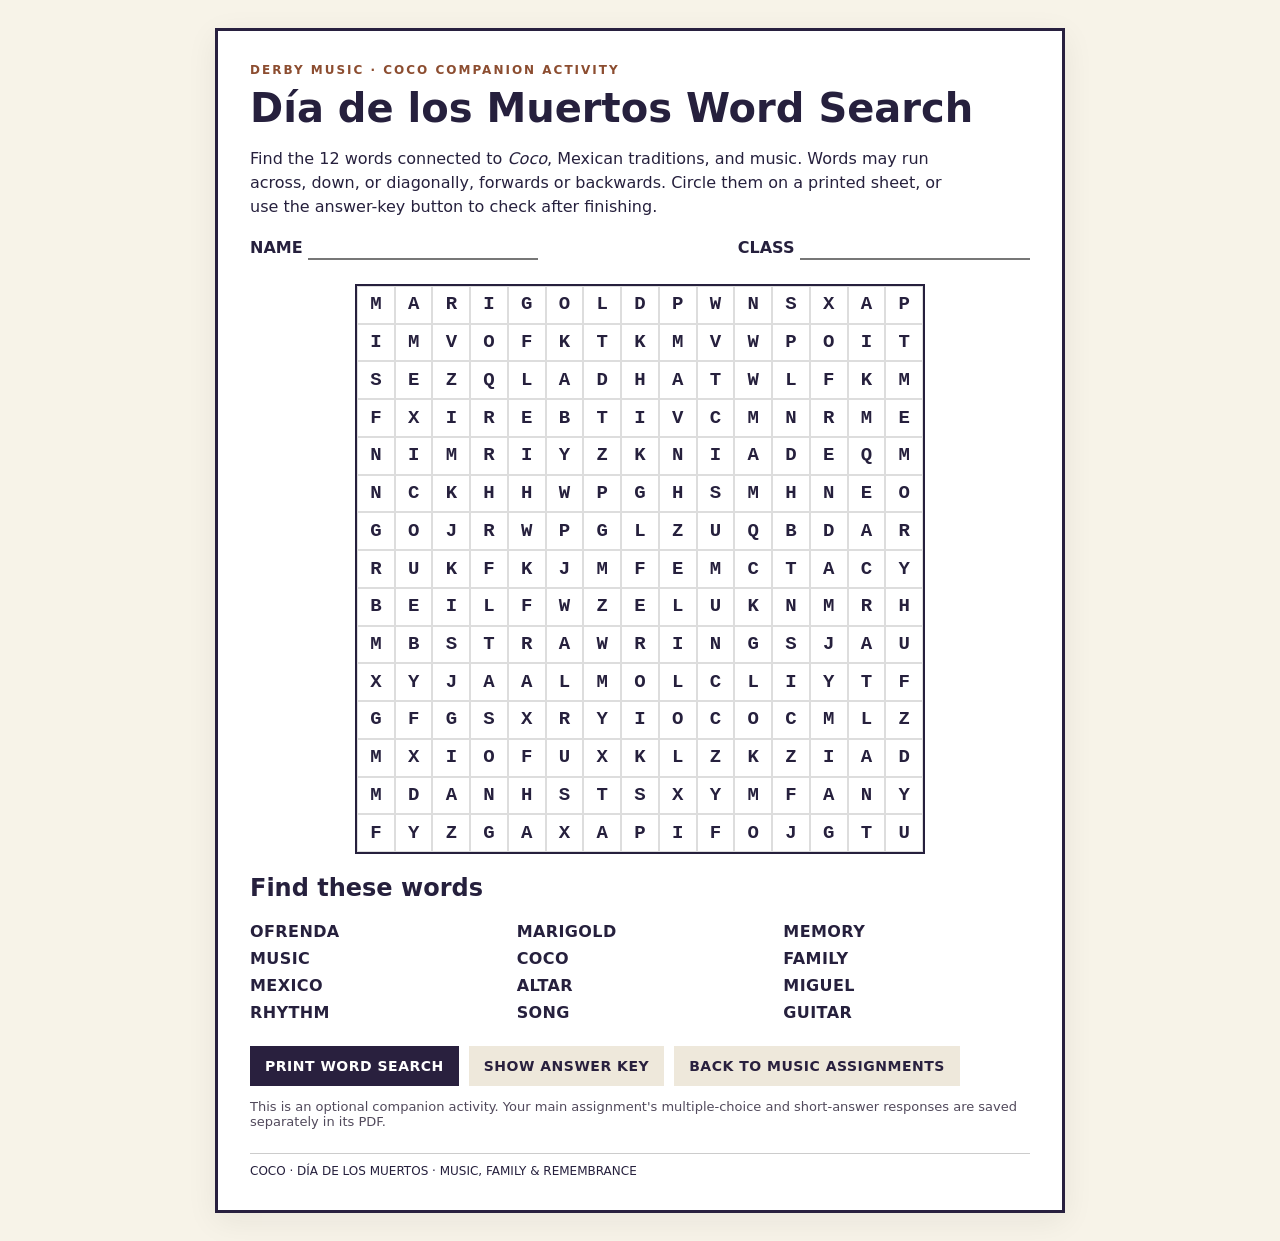
==== coco-word-search.html @ d07aebfc "Add printable Coco Day of the Dead word search companion" ====
<!doctype html>
<html lang="en"><head><meta charset="utf-8"><meta name="viewport" content="width=device-width,initial-scale=1">
<title>Coco • Day of the Dead Word Search · Derby Music</title>
<style>
:root{font-family:system-ui,Arial,sans-serif;color:#26203d;background:#f7f3e8}*{box-sizing:border-box}
main{max-width:850px;margin:28px auto;padding:32px;background:#fff;box-shadow:0 8px 30px #2221;border:3px solid #28203f}
.kicker{font-size:12px;letter-spacing:2px;font-weight:800;color:#8c4d30}h1{margin:.2em 0;font-size:clamp(27px,4vw,40px)}.sub{max-width:700px;line-height:1.5}
.line{display:flex;justify-content:space-between;gap:20px;flex-wrap:wrap;margin:18px 0}
label{font-weight:700}input{border:0;border-bottom:2px solid #777;font:inherit;width:230px}
.grid{display:grid;grid-template-columns:repeat(15,1fr);width:min(100%,570px);margin:24px auto 18px;gap:0;border:2px solid #26203d}
.cell{aspect-ratio:1;display:grid;place-items:center;border:1px solid #ddd;font:700 clamp(12px,2.35vw,19px)/1 monospace;user-select:none}
.cell.found{background:#ffdc7f} .words{display:grid;grid-template-columns:repeat(3,1fr);gap:8px 20px;list-style:none;padding:0;margin:12px 0 24px}
.words li{font-weight:750;letter-spacing:.4px}.actions{display:flex;gap:10px;flex-wrap:wrap}
button,a.btn{font:700 14px system-ui;letter-spacing:.5px;background:#29203e;color:white;padding:12px 15px;border:0;cursor:pointer;text-decoration:none}
button.secondary,a.secondary{background:#eee8db;color:#29203e} .note{font-size:13px;color:#51495b}
footer{border-top:1px solid #ccc;margin-top:24px;padding-top:10px;font-size:12px}
@media(max-width:520px){main{margin:0;padding:15px}.words{grid-template-columns:repeat(2,1fr)}}
@media print{@page{margin:.5in}body{background:#fff}main{border:0;box-shadow:none;margin:0;padding:0;max-width:none}.actions,.note,.back{display:none!important}.grid{width:5.7in}.cell{font-size:16px}h1{font-size:26px}}
</style></head>
<body><main>
<div class="kicker">DERBY MUSIC · COCO COMPANION ACTIVITY</div>
<h1>Día de los Muertos Word Search</h1>
<p class="sub">Find the 12 words connected to <em>Coco</em>, Mexican traditions, and music. Words may run across, down, or diagonally, forwards or backwards. Circle them on a printed sheet, or use the answer-key button to check after finishing.</p>
<div class="line"><label>NAME <input aria-label="Student name"></label><label>CLASS <input aria-label="Class"></label></div>
<div id="grid" class="grid" aria-label="15 by 15 letter grid"></div>
<h2>Find these words</h2><ul id="words" class="words"></ul>
<div class="actions"><button onclick="window.print()">PRINT WORD SEARCH</button><button class="secondary" id="answer">SHOW ANSWER KEY</button><a class="btn secondary back" href="?">BACK TO MUSIC ASSIGNMENTS</a></div>
<p class="note">This is an optional companion activity. Your main assignment's multiple-choice and short-answer responses are saved separately in its PDF.</p>
<footer>COCO · DÍA DE LOS MUERTOS · MUSIC, FAMILY & REMEMBRANCE</footer>
</main><script>
const words=['OFRENDA','MARIGOLD','MEMORY','MUSIC','COCO','FAMILY','MEXICO','ALTAR','MIGUEL','RHYTHM','SONG','GUITAR'];
const size=15, grid=Array.from({length:size},()=>Array(size).fill('')), positions=[];
const dirs=[[1,0],[0,1],[1,1],[-1,1],[1,-1],[-1,0],[0,-1],[-1,-1]];
let seed=3102026;function rand(n){seed=(Math.imul(seed,1664525)+1013904223)>>>0;return seed%n}
for(const word of words){let done=false;
 for(let attempt=0;attempt<5000&&!done;attempt++){
  const [dx,dy]=dirs[rand(dirs.length)],x=rand(size),y=rand(size);let ok=true,coords=[];
  for(let k=0;k<word.length;k++){const xx=x+dx*k,yy=y+dy*k;if(xx<0||yy<0||xx>=size||yy>=size||(grid[yy][xx]&&grid[yy][xx]!==word[k])){ok=false;break}coords.push([xx,yy]);}
  if(ok){coords.forEach(([xx,yy],k)=>grid[yy][xx]=word[k]);positions.push(coords);done=true;}
 }
 if(!done)throw Error('Could not fit '+word);
}
for(let y=0;y<size;y++)for(let x=0;x<size;x++)if(!grid[y][x])grid[y][x]='ABCDEFGHIJKLMNOPQRSTUVWXYZ'[rand(26)];
const host=document.getElementById('grid');
grid.forEach((row,y)=>row.forEach((letter,x)=>{const e=document.createElement('span');e.className='cell';e.textContent=letter;e.dataset.pos=x+','+y;host.append(e)}));
words.forEach(w=>{let li=document.createElement('li');li.textContent=w;document.getElementById('words').append(li)});
let showing=false;document.getElementById('answer').addEventListener('click',()=>{
 showing=!showing;document.querySelectorAll('.cell').forEach(el=>el.classList.remove('found'));
 if(showing)positions.flat().forEach(([x,y])=>document.querySelector('[data-pos="'+x+','+y+'"]').classList.add('found'));
 document.getElementById('answer').textContent=showing?'HIDE ANSWER KEY':'SHOW ANSWER KEY';
});
</script></body></html>
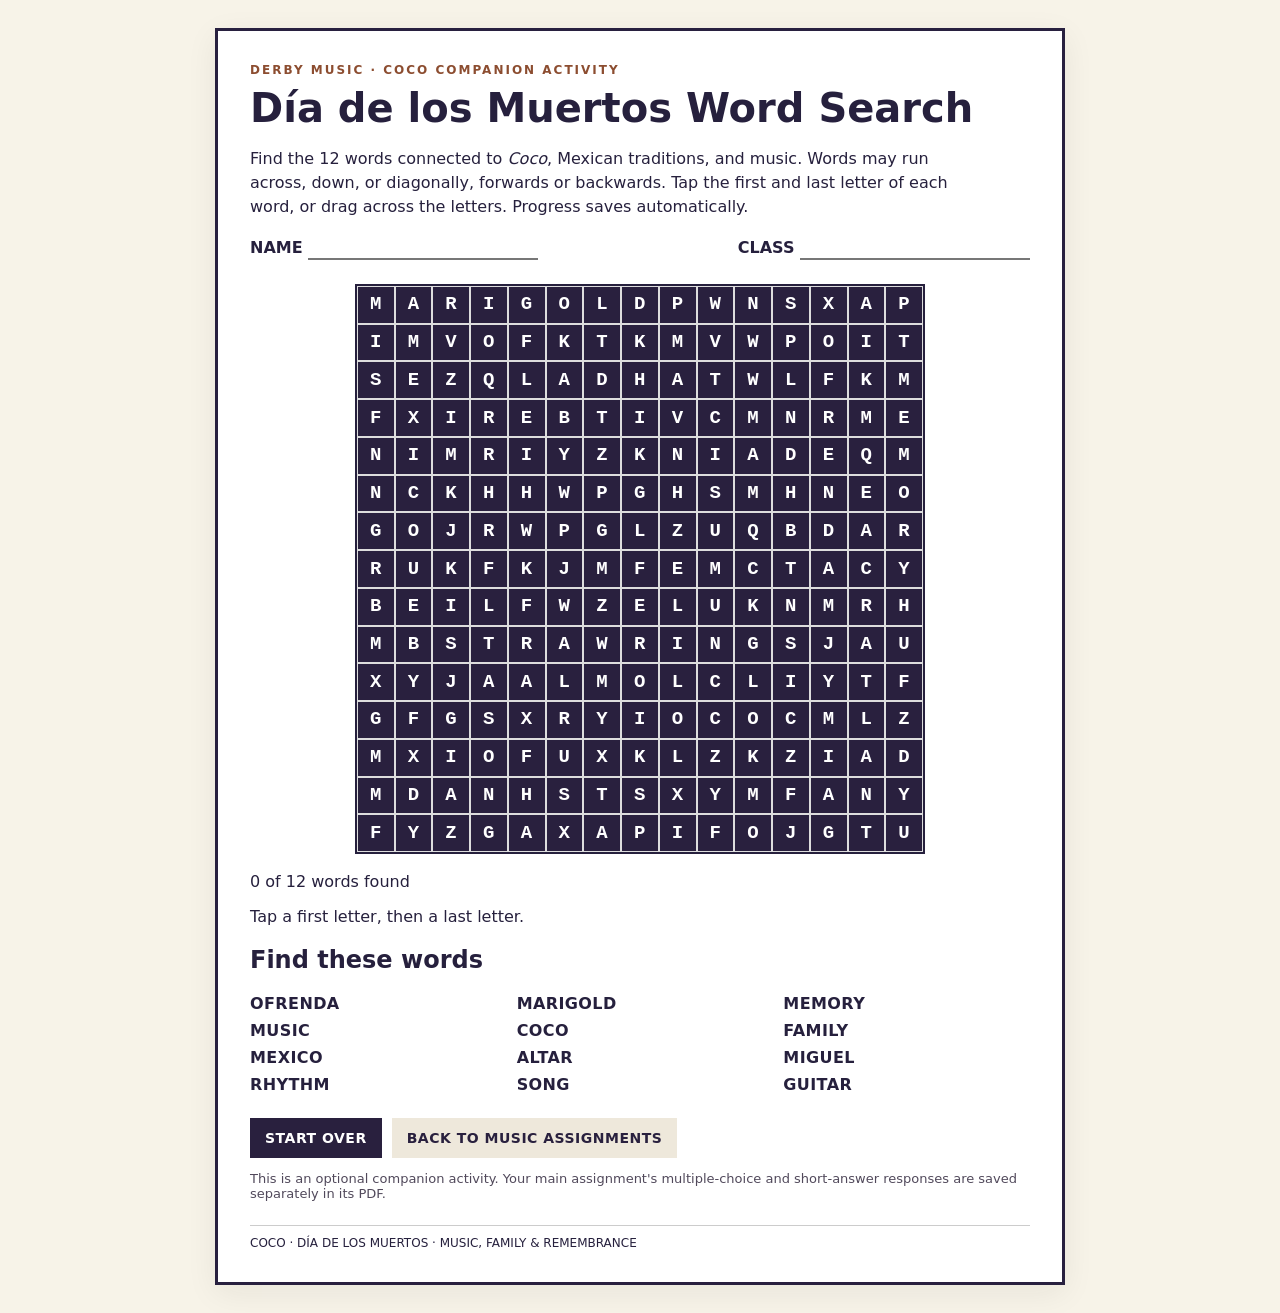
==== commit 35d31136: "Make Coco word search interactive with click/drag and saved progress" ====
--- a/coco-word-search.html
+++ b/coco-word-search.html
@@ -9,7 +9,7 @@
 label{font-weight:700}input{border:0;border-bottom:2px solid #777;font:inherit;width:230px}
 .grid{display:grid;grid-template-columns:repeat(15,1fr);width:min(100%,570px);margin:24px auto 18px;gap:0;border:2px solid #26203d}
 .cell{aspect-ratio:1;display:grid;place-items:center;border:1px solid #ddd;font:700 clamp(12px,2.35vw,19px)/1 monospace;user-select:none}
-.cell.found{background:#ffdc7f} .words{display:grid;grid-template-columns:repeat(3,1fr);gap:8px 20px;list-style:none;padding:0;margin:12px 0 24px}
+.cell{cursor:pointer;touch-action:pan-y}.cell.selecting{background:#bdd2fa}.cell.found{background:#ffdc7f}.words li.found{text-decoration:line-through;color:#366d39} .words{display:grid;grid-template-columns:repeat(3,1fr);gap:8px 20px;list-style:none;padding:0;margin:12px 0 24px}
 .words li{font-weight:750;letter-spacing:.4px}.actions{display:flex;gap:10px;flex-wrap:wrap}
 button,a.btn{font:700 14px system-ui;letter-spacing:.5px;background:#29203e;color:white;padding:12px 15px;border:0;cursor:pointer;text-decoration:none}
 button.secondary,a.secondary{background:#eee8db;color:#29203e} .note{font-size:13px;color:#51495b}
@@ -20,33 +20,41 @@
 <body><main>
 <div class="kicker">DERBY MUSIC · COCO COMPANION ACTIVITY</div>
 <h1>Día de los Muertos Word Search</h1>
-<p class="sub">Find the 12 words connected to <em>Coco</em>, Mexican traditions, and music. Words may run across, down, or diagonally, forwards or backwards. Circle them on a printed sheet, or use the answer-key button to check after finishing.</p>
+<p class="sub">Find the 12 words connected to <em>Coco</em>, Mexican traditions, and music. Words may run across, down, or diagonally, forwards or backwards. Tap the first and last letter of each word, or drag across the letters. Progress saves automatically.</p>
 <div class="line"><label>NAME <input aria-label="Student name"></label><label>CLASS <input aria-label="Class"></label></div>
 <div id="grid" class="grid" aria-label="15 by 15 letter grid"></div>
-<h2>Find these words</h2><ul id="words" class="words"></ul>
-<div class="actions"><button onclick="window.print()">PRINT WORD SEARCH</button><button class="secondary" id="answer">SHOW ANSWER KEY</button><a class="btn secondary back" href="?">BACK TO MUSIC ASSIGNMENTS</a></div>
+<p id="progress" role="status">0 of 12 found</p><p id="message" aria-live="polite">Tap a first letter, then a last letter.</p><h2>Find these words</h2><ul id="words" class="words"></ul>
+<div class="actions"><button type="button" id="reset">START OVER</button><a class="btn secondary back" href="./?a=coco-day-of-the-dead">BACK TO MUSIC ASSIGNMENTS</a></div>
 <p class="note">This is an optional companion activity. Your main assignment's multiple-choice and short-answer responses are saved separately in its PDF.</p>
 <footer>COCO · DÍA DE LOS MUERTOS · MUSIC, FAMILY & REMEMBRANCE</footer>
 </main><script>
 const words=['OFRENDA','MARIGOLD','MEMORY','MUSIC','COCO','FAMILY','MEXICO','ALTAR','MIGUEL','RHYTHM','SONG','GUITAR'];
-const size=15, grid=Array.from({length:size},()=>Array(size).fill('')), positions=[];
+const size=15,grid=Array.from({length:size},()=>Array(size).fill('')),positions=[];
 const dirs=[[1,0],[0,1],[1,1],[-1,1],[1,-1],[-1,0],[0,-1],[-1,-1]];
-let seed=3102026;function rand(n){seed=(Math.imul(seed,1664525)+1013904223)>>>0;return seed%n}
-for(const word of words){let done=false;
- for(let attempt=0;attempt<5000&&!done;attempt++){
-  const [dx,dy]=dirs[rand(dirs.length)],x=rand(size),y=rand(size);let ok=true,coords=[];
-  for(let k=0;k<word.length;k++){const xx=x+dx*k,yy=y+dy*k;if(xx<0||yy<0||xx>=size||yy>=size||(grid[yy][xx]&&grid[yy][xx]!==word[k])){ok=false;break}coords.push([xx,yy]);}
-  if(ok){coords.forEach(([xx,yy],k)=>grid[yy][xx]=word[k]);positions.push(coords);done=true;}
- }
- if(!done)throw Error('Could not fit '+word);
-}
+let seed=3102026;
+function rand(n){seed=(Math.imul(seed,1664525)+1013904223)>>>0;return seed%n}
+for(const word of words){let done=false;for(let attempt=0;attempt<5000&&!done;attempt++){
+ const [dx,dy]=dirs[rand(dirs.length)],x=rand(size),y=rand(size),coords=[];let ok=true;
+ for(let k=0;k<word.length;k++){const xx=x+dx*k,yy=y+dy*k;if(xx<0||yy<0||xx>=size||yy>=size||(grid[yy][xx]&&grid[yy][xx]!==word[k])){ok=false;break}coords.push([xx,yy])}
+ if(ok){coords.forEach(([xx,yy],k)=>grid[yy][xx]=word[k]);positions.push(coords);done=true}
+ }if(!done)throw Error('Cannot place '+word)}
 for(let y=0;y<size;y++)for(let x=0;x<size;x++)if(!grid[y][x])grid[y][x]='ABCDEFGHIJKLMNOPQRSTUVWXYZ'[rand(26)];
-const host=document.getElementById('grid');
-grid.forEach((row,y)=>row.forEach((letter,x)=>{const e=document.createElement('span');e.className='cell';e.textContent=letter;e.dataset.pos=x+','+y;host.append(e)}));
-words.forEach(w=>{let li=document.createElement('li');li.textContent=w;document.getElementById('words').append(li)});
-let showing=false;document.getElementById('answer').addEventListener('click',()=>{
- showing=!showing;document.querySelectorAll('.cell').forEach(el=>el.classList.remove('found'));
- if(showing)positions.flat().forEach(([x,y])=>document.querySelector('[data-pos="'+x+','+y+'"]').classList.add('found'));
- document.getElementById('answer').textContent=showing?'HIDE ANSWER KEY':'SHOW ANSWER KEY';
-});
+const host=document.getElementById('grid'),message=document.getElementById('message'),progress=document.getElementById('progress'),cells=[],items=[];
+grid.forEach((row,y)=>row.forEach((letter,x)=>{const e=document.createElement('button');e.type='button';e.className='cell';e.style.padding='0';e.style.borderRadius='0';e.style.minWidth='0';e.textContent=letter;e.dataset.x=x;e.dataset.y=y;e.setAttribute('aria-label','Row '+(y+1)+' column '+(x+1)+' '+letter);host.append(e);cells.push(e)}));
+words.forEach(w=>{const el=document.createElement('li');el.textContent=w;document.getElementById('words').append(el);items.push(el)});
+const key='coco-wordsearch-interactive-v1';let found=new Set();
+try{const saved=JSON.parse(localStorage.getItem(key)||'[]');if(Array.isArray(saved))saved.forEach(i=>{if(Number.isInteger(i)&&i>=0&&i<words.length)found.add(i)})}catch(e){}
+let start=null,end=null,dragging=false,moved=false,suppress=false;
+function coord(el){return [+el.dataset.x,+el.dataset.y]}
+function path(a,b){if(!a||!b)return[];const dx=b[0]-a[0],dy=b[1]-a[1],n=Math.max(Math.abs(dx),Math.abs(dy));if(!(dx===0||dy===0||Math.abs(dx)===Math.abs(dy)))return[];return Array.from({length:n+1},(_,i)=>[a[0]+Math.sign(dx)*i,a[1]+Math.sign(dy)*i])}
+function equal(a,b){return a.length===b.length&&a.every((p,i)=>p[0]===b[i][0]&&p[1]===b[i][1])}
+function render(){cells.forEach(e=>e.classList.remove('found','selecting'));found.forEach(i=>positions[i].forEach(([x,y])=>cells[y*size+x].classList.add('found')));path(start,end).forEach(([x,y])=>cells[y*size+x].classList.add('selecting'));items.forEach((e,i)=>e.classList.toggle('found',found.has(i)));progress.textContent=found.size+' of 12 words found'}
+function finish(a,b){const p=path(a,b),i=positions.findIndex((q,k)=>!found.has(k)&&(equal(p,q)||equal(p,[...q].reverse())));if(i<0){message.textContent='Not quite! Try another word.';return}found.add(i);try{localStorage.setItem(key,JSON.stringify([...found]))}catch(e){}message.textContent='Found '+words[i]+'!'+(found.size===12?' You completed the puzzle!':'')}
+host.addEventListener('click',e=>{const el=e.target.closest('.cell');if(!el)return;if(suppress){suppress=false;return}const p=coord(el);if(!start){start=p;end=p;message.textContent='Now tap the last letter.'}else{finish(start,p);start=null;end=null}render()});
+host.addEventListener('pointerdown',e=>{const el=e.target.closest('.cell');if(!el||e.pointerType==='mouse'&&e.button!==0)return;dragging=true;moved=false;start=coord(el);end=start});
+host.addEventListener('pointermove',e=>{if(!dragging)return;const el=document.elementFromPoint(e.clientX,e.clientY)?.closest('.cell');if(!el||!host.contains(el))return;end=coord(el);if(end[0]!==start[0]||end[1]!==start[1])moved=true;if(moved)render()});
+window.addEventListener('pointerup',e=>{if(!dragging)return;dragging=false;if(moved){const el=document.elementFromPoint(e.clientX,e.clientY)?.closest('.cell');if(el&&host.contains(el))end=coord(el);finish(start,end);start=null;end=null;render();suppress=true;setTimeout(()=>suppress=false,100)}else{start=null;end=null}});
+host.addEventListener('pointercancel',()=>{dragging=false;start=null;end=null;render()});
+document.getElementById('reset').addEventListener('click',()=>{if(!confirm('Clear your progress?'))return;found.clear();start=null;end=null;try{localStorage.removeItem(key)}catch(e){}message.textContent='Start finding words!';render()});
+render();
 </script></body></html>
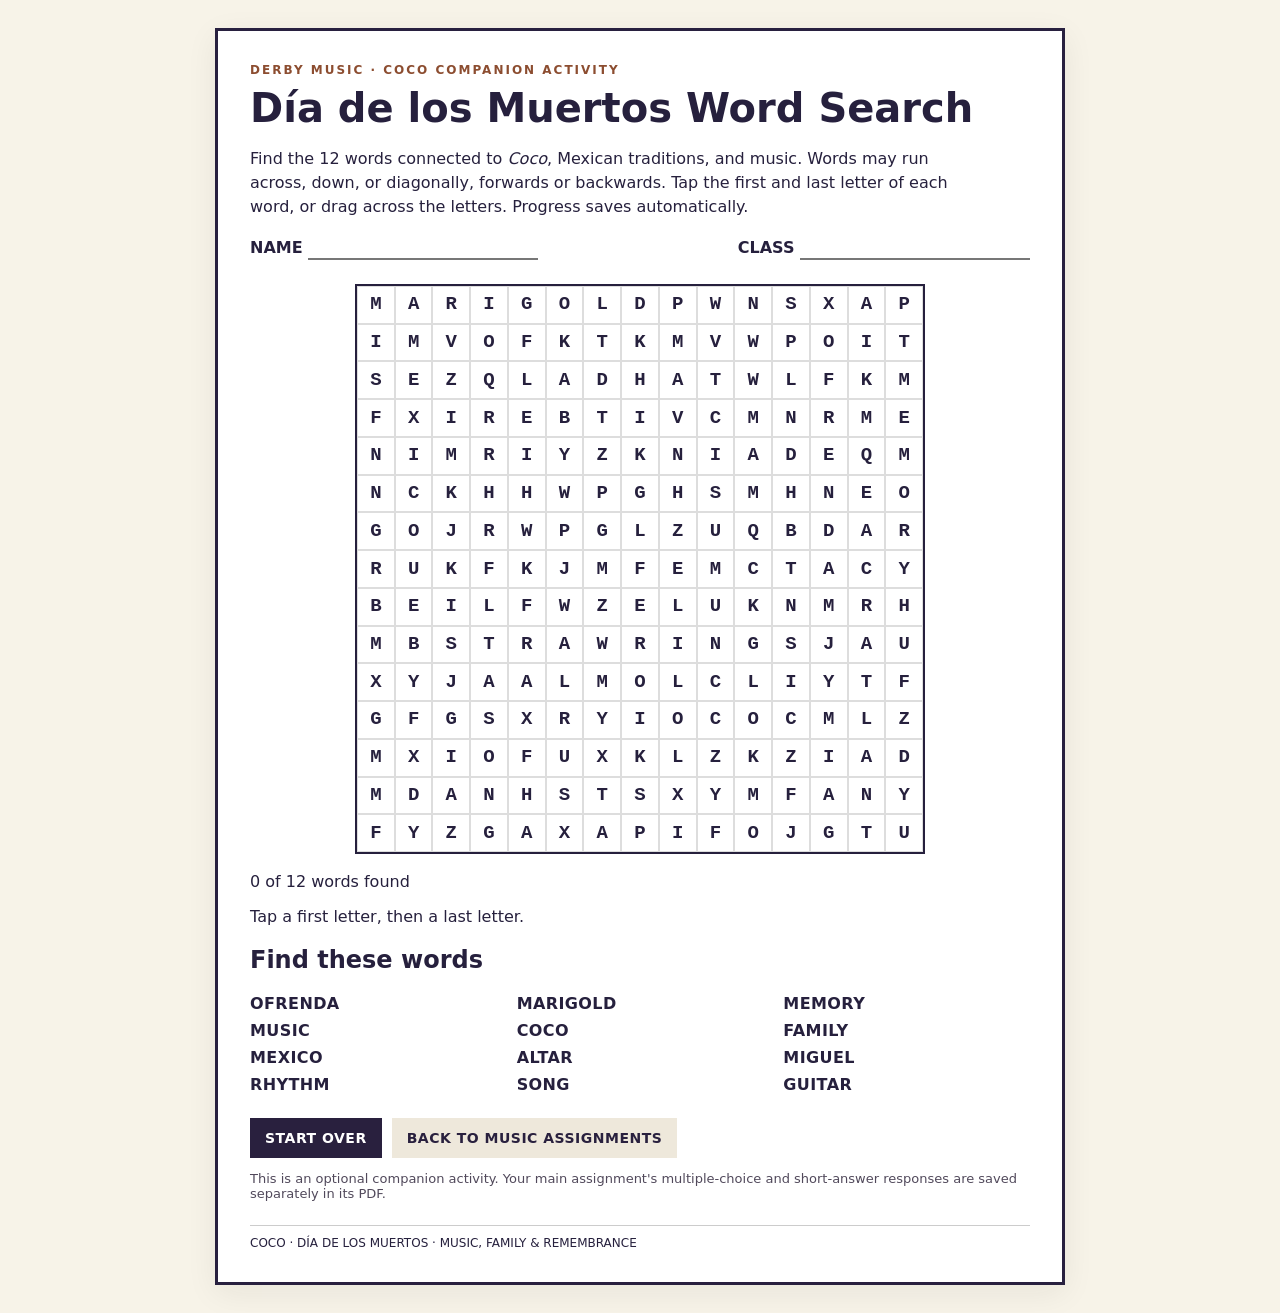
==== commit 50aa8252: "Keep interactive puzzle letters high contrast and legible" ====
--- a/coco-word-search.html
+++ b/coco-word-search.html
@@ -9,9 +9,9 @@
 label{font-weight:700}input{border:0;border-bottom:2px solid #777;font:inherit;width:230px}
 .grid{display:grid;grid-template-columns:repeat(15,1fr);width:min(100%,570px);margin:24px auto 18px;gap:0;border:2px solid #26203d}
 .cell{aspect-ratio:1;display:grid;place-items:center;border:1px solid #ddd;font:700 clamp(12px,2.35vw,19px)/1 monospace;user-select:none}
-.cell{cursor:pointer;touch-action:pan-y}.cell.selecting{background:#bdd2fa}.cell.found{background:#ffdc7f}.words li.found{text-decoration:line-through;color:#366d39} .words{display:grid;grid-template-columns:repeat(3,1fr);gap:8px 20px;list-style:none;padding:0;margin:12px 0 24px}
+.cell{cursor:pointer;touch-action:pan-y;background:#fff;color:#26203d;letter-spacing:0;font:700 clamp(12px,2.35vw,19px)/1 monospace}.cell.selecting{background:#bdd2fa}.cell.found{background:#ffdc7f}.words li.found{text-decoration:line-through;color:#366d39} .words{display:grid;grid-template-columns:repeat(3,1fr);gap:8px 20px;list-style:none;padding:0;margin:12px 0 24px}
 .words li{font-weight:750;letter-spacing:.4px}.actions{display:flex;gap:10px;flex-wrap:wrap}
-button,a.btn{font:700 14px system-ui;letter-spacing:.5px;background:#29203e;color:white;padding:12px 15px;border:0;cursor:pointer;text-decoration:none}
+button:not(.cell),a.btn{font:700 14px system-ui;letter-spacing:.5px;background:#29203e;color:white;padding:12px 15px;border:0;cursor:pointer;text-decoration:none}
 button.secondary,a.secondary{background:#eee8db;color:#29203e} .note{font-size:13px;color:#51495b}
 footer{border-top:1px solid #ccc;margin-top:24px;padding-top:10px;font-size:12px}
 @media(max-width:520px){main{margin:0;padding:15px}.words{grid-template-columns:repeat(2,1fr)}}
@@ -44,17 +44,17 @@
 words.forEach(w=>{const el=document.createElement('li');el.textContent=w;document.getElementById('words').append(el);items.push(el)});
 const key='coco-wordsearch-interactive-v1';let found=new Set();
 try{const saved=JSON.parse(localStorage.getItem(key)||'[]');if(Array.isArray(saved))saved.forEach(i=>{if(Number.isInteger(i)&&i>=0&&i<words.length)found.add(i)})}catch(e){}
-let start=null,end=null,dragging=false,moved=false,suppress=false;
+let start=null,end=null,tapStart=null,dragging=false,moved=false,suppress=false;
 function coord(el){return [+el.dataset.x,+el.dataset.y]}
 function path(a,b){if(!a||!b)return[];const dx=b[0]-a[0],dy=b[1]-a[1],n=Math.max(Math.abs(dx),Math.abs(dy));if(!(dx===0||dy===0||Math.abs(dx)===Math.abs(dy)))return[];return Array.from({length:n+1},(_,i)=>[a[0]+Math.sign(dx)*i,a[1]+Math.sign(dy)*i])}
 function equal(a,b){return a.length===b.length&&a.every((p,i)=>p[0]===b[i][0]&&p[1]===b[i][1])}
 function render(){cells.forEach(e=>e.classList.remove('found','selecting'));found.forEach(i=>positions[i].forEach(([x,y])=>cells[y*size+x].classList.add('found')));path(start,end).forEach(([x,y])=>cells[y*size+x].classList.add('selecting'));items.forEach((e,i)=>e.classList.toggle('found',found.has(i)));progress.textContent=found.size+' of 12 words found'}
 function finish(a,b){const p=path(a,b),i=positions.findIndex((q,k)=>!found.has(k)&&(equal(p,q)||equal(p,[...q].reverse())));if(i<0){message.textContent='Not quite! Try another word.';return}found.add(i);try{localStorage.setItem(key,JSON.stringify([...found]))}catch(e){}message.textContent='Found '+words[i]+'!'+(found.size===12?' You completed the puzzle!':'')}
-host.addEventListener('click',e=>{const el=e.target.closest('.cell');if(!el)return;if(suppress){suppress=false;return}const p=coord(el);if(!start){start=p;end=p;message.textContent='Now tap the last letter.'}else{finish(start,p);start=null;end=null}render()});
+host.addEventListener('click',e=>{const el=e.target.closest('.cell');if(!el)return;if(suppress){suppress=false;return}const p=coord(el);if(!tapStart){tapStart=p;start=p;end=p;message.textContent='Now tap the last letter.'}else{finish(tapStart,p);tapStart=null;start=null;end=null}render()});
 host.addEventListener('pointerdown',e=>{const el=e.target.closest('.cell');if(!el||e.pointerType==='mouse'&&e.button!==0)return;dragging=true;moved=false;start=coord(el);end=start});
 host.addEventListener('pointermove',e=>{if(!dragging)return;const el=document.elementFromPoint(e.clientX,e.clientY)?.closest('.cell');if(!el||!host.contains(el))return;end=coord(el);if(end[0]!==start[0]||end[1]!==start[1])moved=true;if(moved)render()});
-window.addEventListener('pointerup',e=>{if(!dragging)return;dragging=false;if(moved){const el=document.elementFromPoint(e.clientX,e.clientY)?.closest('.cell');if(el&&host.contains(el))end=coord(el);finish(start,end);start=null;end=null;render();suppress=true;setTimeout(()=>suppress=false,100)}else{start=null;end=null}});
+window.addEventListener('pointerup',e=>{if(!dragging)return;dragging=false;if(moved){const el=document.elementFromPoint(e.clientX,e.clientY)?.closest('.cell');if(el&&host.contains(el))end=coord(el);finish(start,end);tapStart=null;start=null;end=null;render();suppress=true;setTimeout(()=>suppress=false,100)}else{start=tapStart;end=tapStart}});
 host.addEventListener('pointercancel',()=>{dragging=false;start=null;end=null;render()});
-document.getElementById('reset').addEventListener('click',()=>{if(!confirm('Clear your progress?'))return;found.clear();start=null;end=null;try{localStorage.removeItem(key)}catch(e){}message.textContent='Start finding words!';render()});
+document.getElementById('reset').addEventListener('click',()=>{if(!confirm('Clear your progress?'))return;found.clear();start=null;end=null;tapStart=null;try{localStorage.removeItem(key)}catch(e){}message.textContent='Start finding words!';render()});
 render();
 </script></body></html>
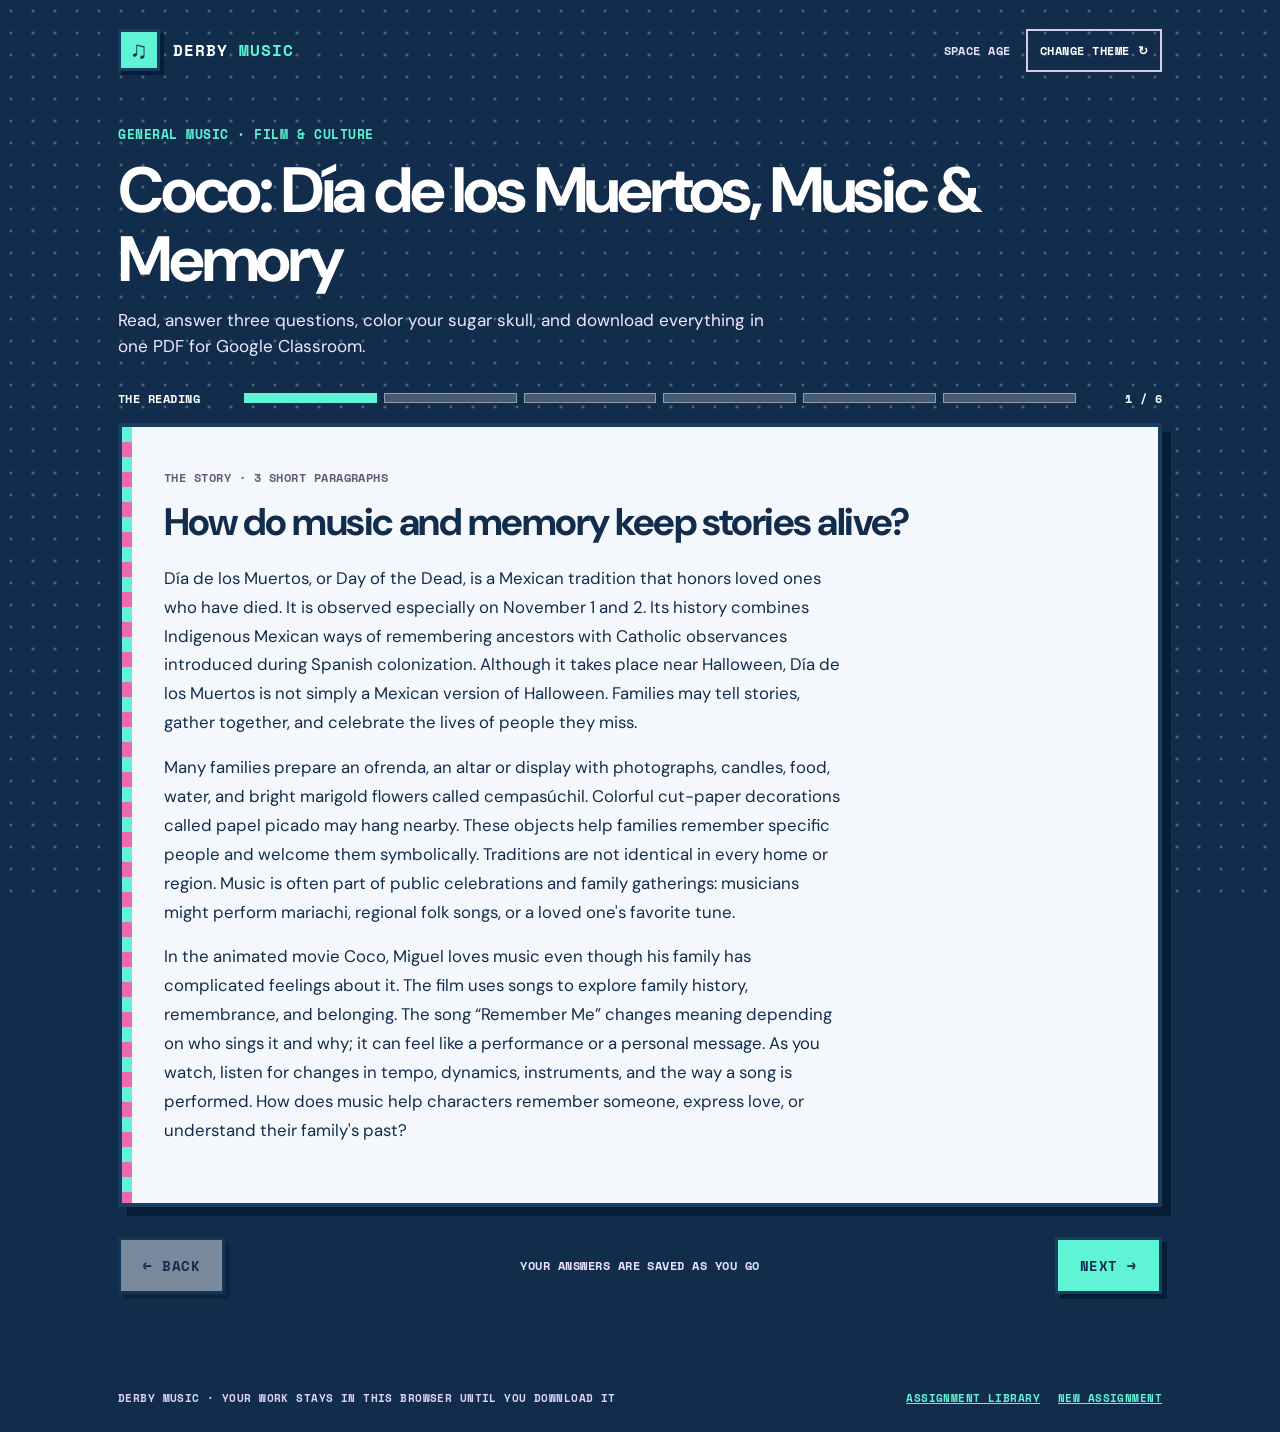
==== commit 9f80fa65: "Redirect old Coco word-search link to integrated sugar-skull assignment" ====
--- a/coco-word-search.html
+++ b/coco-word-search.html
@@ -1,60 +1,2 @@
 <!doctype html>
-<html lang="en"><head><meta charset="utf-8"><meta name="viewport" content="width=device-width,initial-scale=1">
-<title>Coco • Day of the Dead Word Search · Derby Music</title>
-<style>
-:root{font-family:system-ui,Arial,sans-serif;color:#26203d;background:#f7f3e8}*{box-sizing:border-box}
-main{max-width:850px;margin:28px auto;padding:32px;background:#fff;box-shadow:0 8px 30px #2221;border:3px solid #28203f}
-.kicker{font-size:12px;letter-spacing:2px;font-weight:800;color:#8c4d30}h1{margin:.2em 0;font-size:clamp(27px,4vw,40px)}.sub{max-width:700px;line-height:1.5}
-.line{display:flex;justify-content:space-between;gap:20px;flex-wrap:wrap;margin:18px 0}
-label{font-weight:700}input{border:0;border-bottom:2px solid #777;font:inherit;width:230px}
-.grid{display:grid;grid-template-columns:repeat(15,1fr);width:min(100%,570px);margin:24px auto 18px;gap:0;border:2px solid #26203d}
-.cell{aspect-ratio:1;display:grid;place-items:center;border:1px solid #ddd;font:700 clamp(12px,2.35vw,19px)/1 monospace;user-select:none}
-.cell{cursor:pointer;touch-action:pan-y;background:#fff;color:#26203d;letter-spacing:0;font:700 clamp(12px,2.35vw,19px)/1 monospace}.cell.selecting{background:#bdd2fa}.cell.found{background:#ffdc7f}.words li.found{text-decoration:line-through;color:#366d39} .words{display:grid;grid-template-columns:repeat(3,1fr);gap:8px 20px;list-style:none;padding:0;margin:12px 0 24px}
-.words li{font-weight:750;letter-spacing:.4px}.actions{display:flex;gap:10px;flex-wrap:wrap}
-button:not(.cell),a.btn{font:700 14px system-ui;letter-spacing:.5px;background:#29203e;color:white;padding:12px 15px;border:0;cursor:pointer;text-decoration:none}
-button.secondary,a.secondary{background:#eee8db;color:#29203e} .note{font-size:13px;color:#51495b}
-footer{border-top:1px solid #ccc;margin-top:24px;padding-top:10px;font-size:12px}
-@media(max-width:520px){main{margin:0;padding:15px}.words{grid-template-columns:repeat(2,1fr)}}
-@media print{@page{margin:.5in}body{background:#fff}main{border:0;box-shadow:none;margin:0;padding:0;max-width:none}.actions,.note,.back{display:none!important}.grid{width:5.7in}.cell{font-size:16px}h1{font-size:26px}}
-</style></head>
-<body><main>
-<div class="kicker">DERBY MUSIC · COCO COMPANION ACTIVITY</div>
-<h1>Día de los Muertos Word Search</h1>
-<p class="sub">Find the 12 words connected to <em>Coco</em>, Mexican traditions, and music. Words may run across, down, or diagonally, forwards or backwards. Tap the first and last letter of each word, or drag across the letters. Progress saves automatically.</p>
-<div class="line"><label>NAME <input aria-label="Student name"></label><label>CLASS <input aria-label="Class"></label></div>
-<div id="grid" class="grid" aria-label="15 by 15 letter grid"></div>
-<p id="progress" role="status">0 of 12 found</p><p id="message" aria-live="polite">Tap a first letter, then a last letter.</p><h2>Find these words</h2><ul id="words" class="words"></ul>
-<div class="actions"><button type="button" id="reset">START OVER</button><a class="btn secondary back" href="./?a=coco-day-of-the-dead">BACK TO MUSIC ASSIGNMENTS</a></div>
-<p class="note">This is an optional companion activity. Your main assignment's multiple-choice and short-answer responses are saved separately in its PDF.</p>
-<footer>COCO · DÍA DE LOS MUERTOS · MUSIC, FAMILY & REMEMBRANCE</footer>
-</main><script>
-const words=['OFRENDA','MARIGOLD','MEMORY','MUSIC','COCO','FAMILY','MEXICO','ALTAR','MIGUEL','RHYTHM','SONG','GUITAR'];
-const size=15,grid=Array.from({length:size},()=>Array(size).fill('')),positions=[];
-const dirs=[[1,0],[0,1],[1,1],[-1,1],[1,-1],[-1,0],[0,-1],[-1,-1]];
-let seed=3102026;
-function rand(n){seed=(Math.imul(seed,1664525)+1013904223)>>>0;return seed%n}
-for(const word of words){let done=false;for(let attempt=0;attempt<5000&&!done;attempt++){
- const [dx,dy]=dirs[rand(dirs.length)],x=rand(size),y=rand(size),coords=[];let ok=true;
- for(let k=0;k<word.length;k++){const xx=x+dx*k,yy=y+dy*k;if(xx<0||yy<0||xx>=size||yy>=size||(grid[yy][xx]&&grid[yy][xx]!==word[k])){ok=false;break}coords.push([xx,yy])}
- if(ok){coords.forEach(([xx,yy],k)=>grid[yy][xx]=word[k]);positions.push(coords);done=true}
- }if(!done)throw Error('Cannot place '+word)}
-for(let y=0;y<size;y++)for(let x=0;x<size;x++)if(!grid[y][x])grid[y][x]='ABCDEFGHIJKLMNOPQRSTUVWXYZ'[rand(26)];
-const host=document.getElementById('grid'),message=document.getElementById('message'),progress=document.getElementById('progress'),cells=[],items=[];
-grid.forEach((row,y)=>row.forEach((letter,x)=>{const e=document.createElement('button');e.type='button';e.className='cell';e.style.padding='0';e.style.borderRadius='0';e.style.minWidth='0';e.textContent=letter;e.dataset.x=x;e.dataset.y=y;e.setAttribute('aria-label','Row '+(y+1)+' column '+(x+1)+' '+letter);host.append(e);cells.push(e)}));
-words.forEach(w=>{const el=document.createElement('li');el.textContent=w;document.getElementById('words').append(el);items.push(el)});
-const key='coco-wordsearch-interactive-v1';let found=new Set();
-try{const saved=JSON.parse(localStorage.getItem(key)||'[]');if(Array.isArray(saved))saved.forEach(i=>{if(Number.isInteger(i)&&i>=0&&i<words.length)found.add(i)})}catch(e){}
-let start=null,end=null,tapStart=null,dragging=false,moved=false,suppress=false;
-function coord(el){return [+el.dataset.x,+el.dataset.y]}
-function path(a,b){if(!a||!b)return[];const dx=b[0]-a[0],dy=b[1]-a[1],n=Math.max(Math.abs(dx),Math.abs(dy));if(!(dx===0||dy===0||Math.abs(dx)===Math.abs(dy)))return[];return Array.from({length:n+1},(_,i)=>[a[0]+Math.sign(dx)*i,a[1]+Math.sign(dy)*i])}
-function equal(a,b){return a.length===b.length&&a.every((p,i)=>p[0]===b[i][0]&&p[1]===b[i][1])}
-function render(){cells.forEach(e=>e.classList.remove('found','selecting'));found.forEach(i=>positions[i].forEach(([x,y])=>cells[y*size+x].classList.add('found')));path(start,end).forEach(([x,y])=>cells[y*size+x].classList.add('selecting'));items.forEach((e,i)=>e.classList.toggle('found',found.has(i)));progress.textContent=found.size+' of 12 words found'}
-function finish(a,b){const p=path(a,b),i=positions.findIndex((q,k)=>!found.has(k)&&(equal(p,q)||equal(p,[...q].reverse())));if(i<0){message.textContent='Not quite! Try another word.';return}found.add(i);try{localStorage.setItem(key,JSON.stringify([...found]))}catch(e){}message.textContent='Found '+words[i]+'!'+(found.size===12?' You completed the puzzle!':'')}
-host.addEventListener('click',e=>{const el=e.target.closest('.cell');if(!el)return;if(suppress){suppress=false;return}const p=coord(el);if(!tapStart){tapStart=p;start=p;end=p;message.textContent='Now tap the last letter.'}else{finish(tapStart,p);tapStart=null;start=null;end=null}render()});
-host.addEventListener('pointerdown',e=>{const el=e.target.closest('.cell');if(!el||e.pointerType==='mouse'&&e.button!==0)return;dragging=true;moved=false;start=coord(el);end=start});
-host.addEventListener('pointermove',e=>{if(!dragging)return;const el=document.elementFromPoint(e.clientX,e.clientY)?.closest('.cell');if(!el||!host.contains(el))return;end=coord(el);if(end[0]!==start[0]||end[1]!==start[1])moved=true;if(moved)render()});
-window.addEventListener('pointerup',e=>{if(!dragging)return;dragging=false;if(moved){const el=document.elementFromPoint(e.clientX,e.clientY)?.closest('.cell');if(el&&host.contains(el))end=coord(el);finish(start,end);tapStart=null;start=null;end=null;render();suppress=true;setTimeout(()=>suppress=false,100)}else{start=tapStart;end=tapStart}});
-host.addEventListener('pointercancel',()=>{dragging=false;start=null;end=null;render()});
-document.getElementById('reset').addEventListener('click',()=>{if(!confirm('Clear your progress?'))return;found.clear();start=null;end=null;tapStart=null;try{localStorage.removeItem(key)}catch(e){}message.textContent='Start finding words!';render()});
-render();
-</script></body></html>+<html lang="en"><head><meta charset="utf-8"><meta name="viewport" content="width=device-width,initial-scale=1"><meta http-equiv="refresh" content="0; url=./?a=coco-day-of-the-dead"><title>Coco Activity Moved · Derby Music</title></head><body><main><h1>Coco activity updated</h1><p>The word search has been replaced by an interactive sugar skull coloring activity inside the assignment.</p><p><a href="./?a=coco-day-of-the-dead">Open the Coco assignment</a></p></main><script>location.replace("./?a=coco-day-of-the-dead");</script></body></html>
